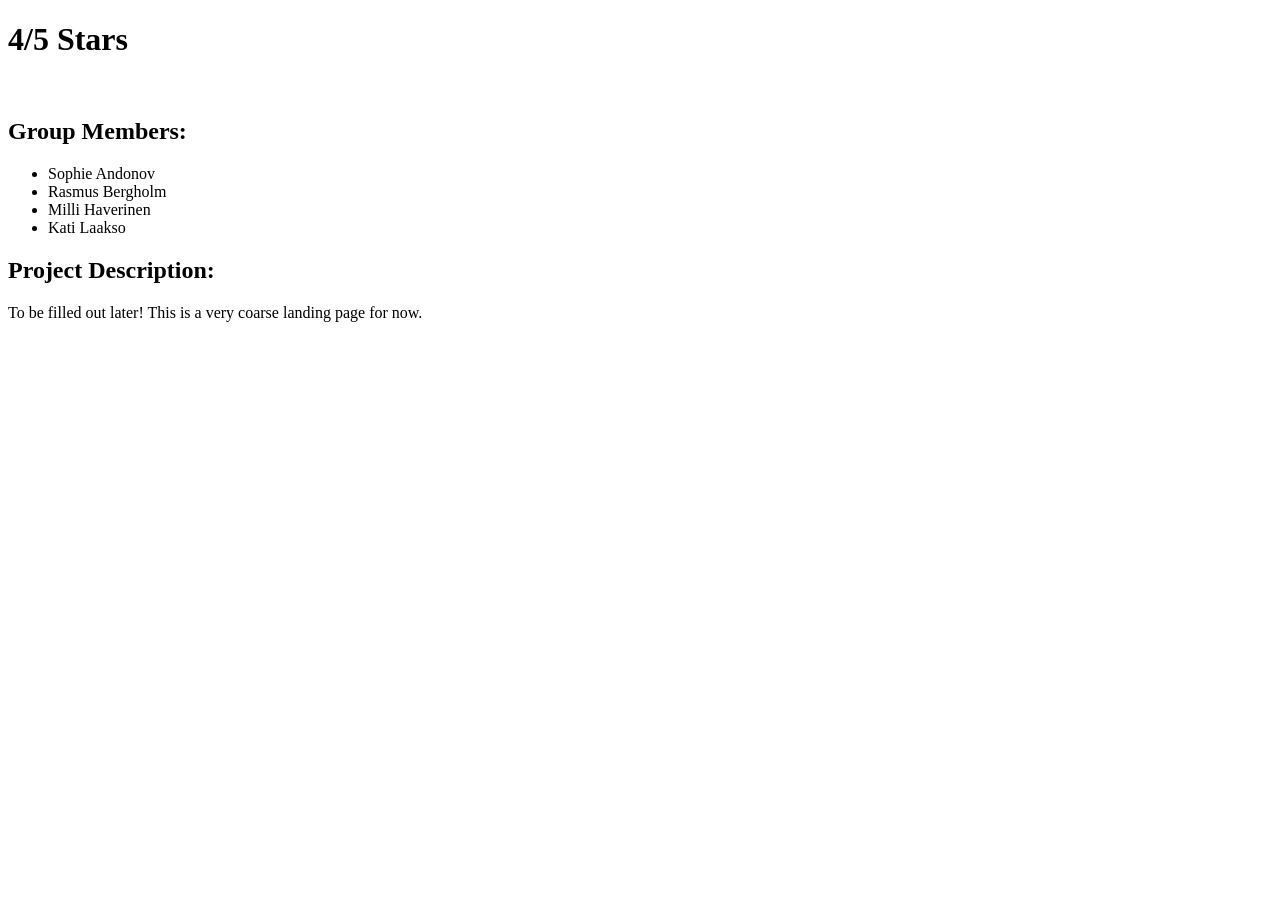
==== index.html @ 1fe1f1e6 "Added base files and folders, with group member names in html." ====
<!DOCTYPE html>
<html lang="en">
<head>
    <meta charset="UTF-8">
    <meta name="viewport" content="width=device-width, initial-scale=1.0">
    <title>Document</title>
</head>

<body>

    <h1>4/5 Stars</h1> <br>

    <h2>Group Members:</h2>
    <ul>
        <li>Sophie Andonov</li>
        <li>Rasmus Bergholm</li>
        <li>Milli Haverinen</li>
        <li>Kati Laakso</li>
    </ul>

    <h2>Project Description:</h2>
    <p>To be filled out later! This is a very coarse landing page for now.</p>

</body>
</html>
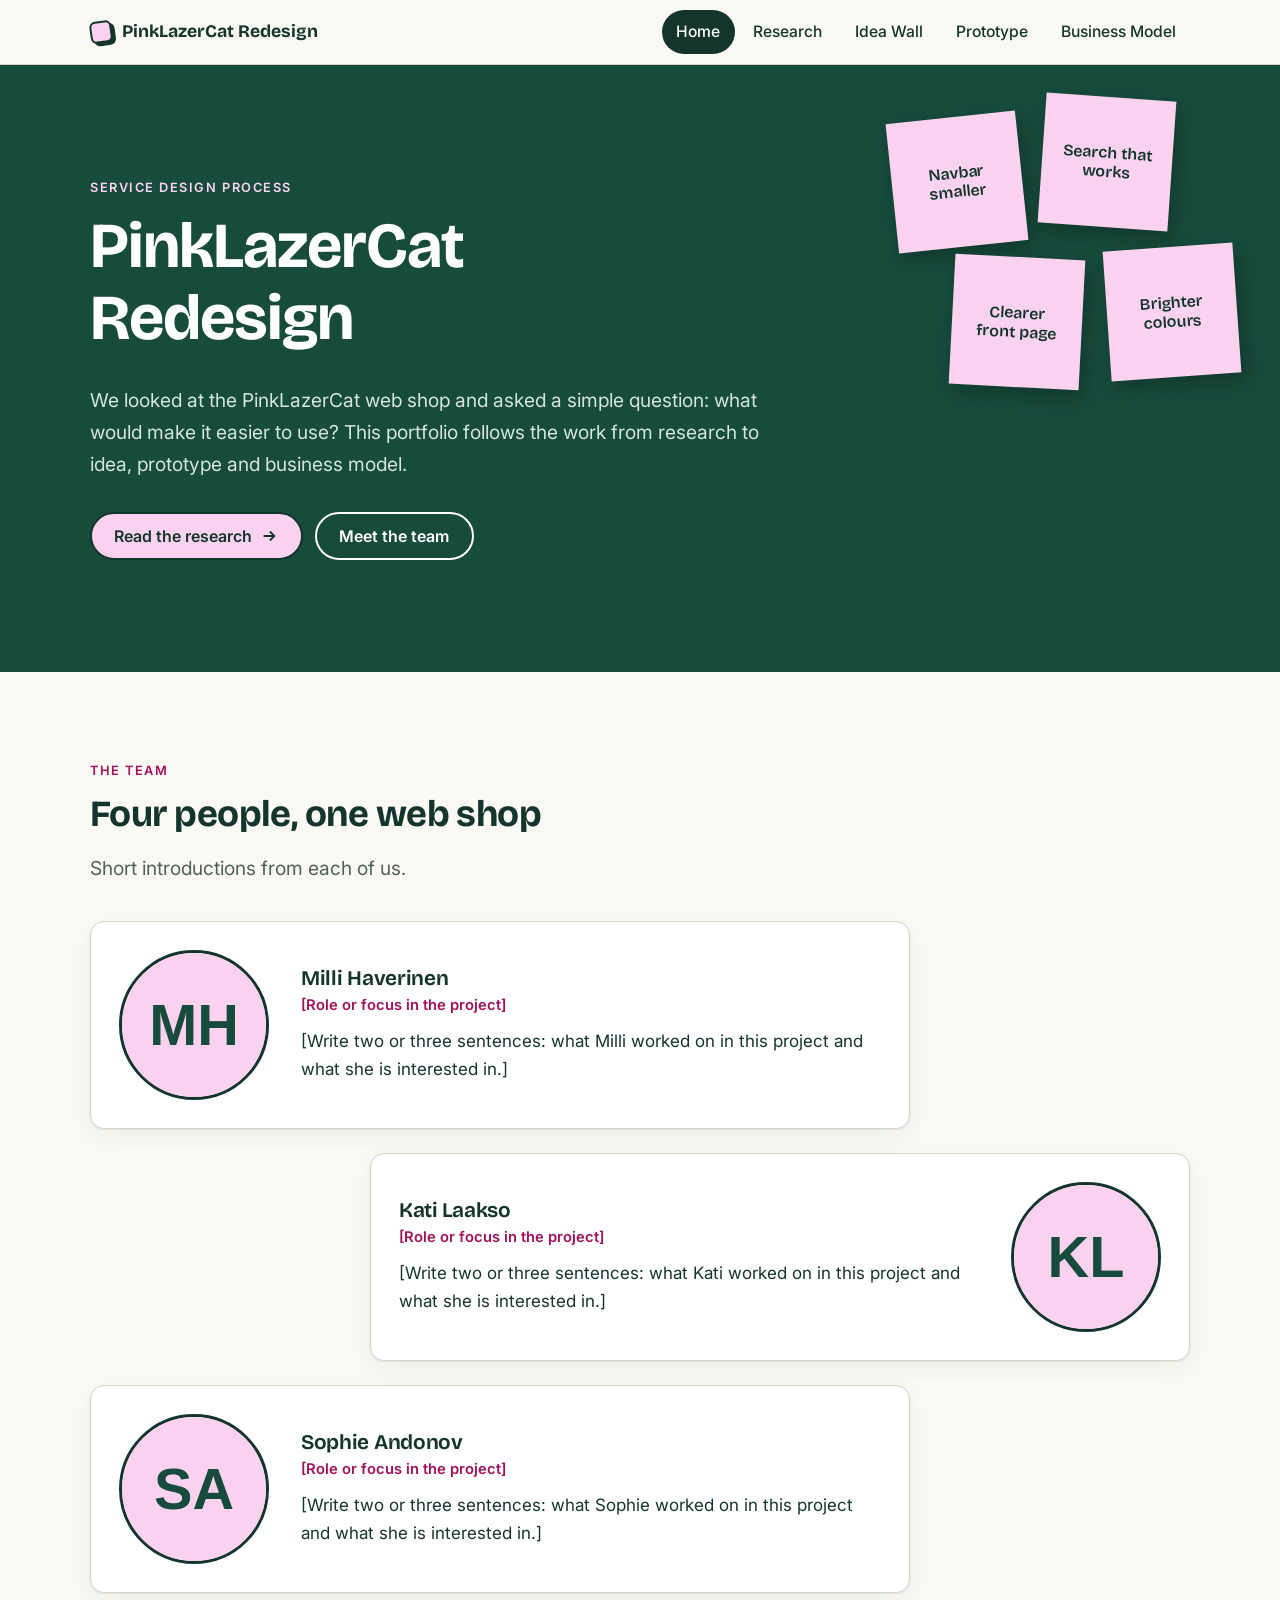
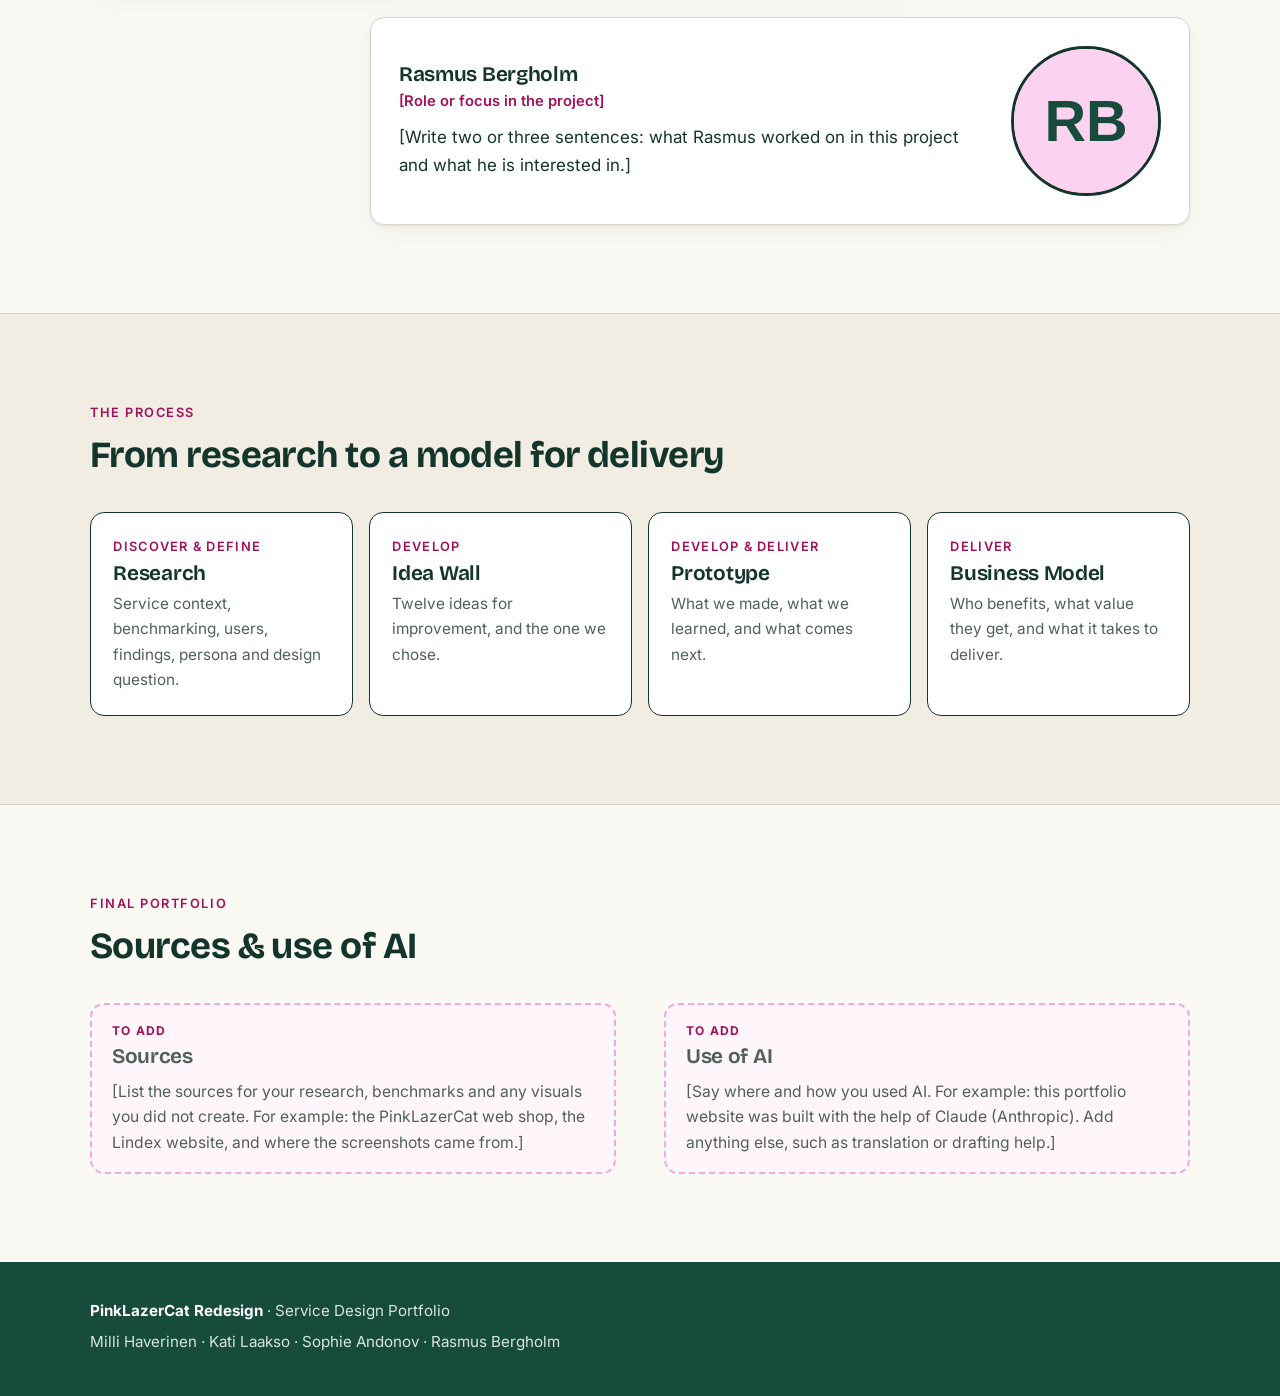
==== commit 633c8443: "Base upload, First iteration. Website made with Claude, lots of changes yet to be made still" ====
--- a/index.html
+++ b/index.html
@@ -1,25 +1,173 @@
-<!DOCTYPE html>
+<!doctype html>
 <html lang="en">
 <head>
-    <meta charset="UTF-8">
-    <meta name="viewport" content="width=device-width, initial-scale=1.0">
-    <title>Document</title>
+  <meta charset="utf-8">
+  <meta name="viewport" content="width=device-width, initial-scale=1">
+  <title>PinkLazerCat Redesign · Service Design Portfolio</title>
+  <meta name="description" content="A service design portfolio: how our team looked at the PinkLazerCat web shop and proposed changes to make it easier to use.">
+  <link rel="icon" href="images/favicon.svg" type="image/svg+xml">
+  <link rel="preconnect" href="https://fonts.googleapis.com">
+  <link rel="preconnect" href="https://fonts.gstatic.com" crossorigin>
+  <link rel="stylesheet" href="https://fonts.googleapis.com/css2?family=Bricolage+Grotesque:opsz,wght@12..96,500..800&family=Inter:wght@400;500;600&display=swap">
+  <link rel="stylesheet" href="css/style.css">
+  <script>document.documentElement.classList.add('js')</script>
+  <script src="js/main.js" defer></script>
 </head>
+<body>
+  <a class="skip-link" href="#main">Skip to content</a>
 
-<body>
+  <header class="site-header">
+    <div class="container header-inner">
+      <a class="brand" href="index.html"><span class="brand-mark" aria-hidden="true"></span>PinkLazerCat Redesign</a>
+      <button class="nav-toggle" type="button" aria-expanded="false" aria-controls="site-nav">
+        <span class="sr-only">Menu</span><span class="bars" aria-hidden="true"></span>
+      </button>
+      <nav id="site-nav" class="site-nav" aria-label="Main">
+        <ul>
+          <li><a href="index.html" aria-current="page">Home</a></li>
+          <li><a href="research.html">Research</a></li>
+          <li><a href="ideas.html">Idea Wall</a></li>
+          <li><a href="prototype.html">Prototype</a></li>
+          <li><a href="business-model.html">Business Model</a></li>
+        </ul>
+      </nav>
+    </div>
+  </header>
 
-    <h1>4/5 Stars</h1> <br>
+  <main id="main">
 
-    <h2>Group Members:</h2>
-    <ul>
-        <li>Sophie Andonov</li>
-        <li>Rasmus Bergholm</li>
-        <li>Milli Haverinen</li>
-        <li>Kati Laakso</li>
-    </ul>
+    <!-- Hero: short project intro comes BEFORE the team -->
+    <section class="hero">
+      <div class="container">
+        <p class="eyebrow">Service design process</p>
+        <h1>PinkLazerCat Redesign</h1>
+        <p class="lede">We looked at the PinkLazerCat web shop and asked a simple question: what would make it easier to use? This portfolio follows the work from research to idea, prototype and business model.</p>
+        <div class="hero-actions">
+          <a class="btn" href="research.html">Read the research
+            <svg viewBox="0 0 20 20" fill="none" stroke="currentColor" stroke-width="2" aria-hidden="true"><path d="M4 10h12M11 5l5 5-5 5"/></svg>
+          </a>
+          <a class="btn btn--light" href="#team">Meet the team</a>
+        </div>
+      </div>
+      <div class="hero-notes" aria-hidden="true">
+        <span>Navbar smaller</span>
+        <span>Search that works</span>
+        <span>Clearer front page</span>
+        <span>Brighter colours</span>
+      </div>
+    </section>
 
-    <h2>Project Description:</h2>
-    <p>To be filled out later! This is a very coarse landing page for now.</p>
+    <!-- Team: cards alternate left / right -->
+    <section class="section" id="team">
+      <div class="container">
+        <div class="section-head">
+          <p class="eyebrow">The team</p>
+          <h2>Four people, one web shop</h2>
+          <p class="lede">Short introductions from each of us.</p>
+        </div>
 
+        <!-- To swap a placeholder portrait: put your photo in images/team/ and change the src (and the alt text). -->
+        <div class="team">
+          <article class="member reveal">
+            <img class="member-photo" src="images/team/milli-haverinen.svg" width="150" height="150" alt="Placeholder portrait for Milli Haverinen">
+            <div class="member-body">
+              <h3>Milli Haverinen</h3>
+              <p class="member-role">[Role or focus in the project]</p>
+              <p>[Write two or three sentences: what Milli worked on in this project and what she is interested in.]</p>
+            </div>
+          </article>
+
+          <article class="member reveal">
+            <img class="member-photo" src="images/team/kati-laakso.svg" width="150" height="150" alt="Placeholder portrait for Kati Laakso">
+            <div class="member-body">
+              <h3>Kati Laakso</h3>
+              <p class="member-role">[Role or focus in the project]</p>
+              <p>[Write two or three sentences: what Kati worked on in this project and what she is interested in.]</p>
+            </div>
+          </article>
+
+          <article class="member reveal">
+            <img class="member-photo" src="images/team/sophie-andonov.svg" width="150" height="150" alt="Placeholder portrait for Sophie Andonov">
+            <div class="member-body">
+              <h3>Sophie Andonov</h3>
+              <p class="member-role">[Role or focus in the project]</p>
+              <p>[Write two or three sentences: what Sophie worked on in this project and what she is interested in.]</p>
+            </div>
+          </article>
+
+          <article class="member reveal">
+            <img class="member-photo" src="images/team/rasmus-bergholm.svg" width="150" height="150" alt="Placeholder portrait for Rasmus Bergholm">
+            <div class="member-body">
+              <h3>Rasmus Bergholm</h3>
+              <p class="member-role">[Role or focus in the project]</p>
+              <p>[Write two or three sentences: what Rasmus worked on in this project and what he is interested in.]</p>
+            </div>
+          </article>
+        </div>
+      </div>
+    </section>
+
+    <!-- Journey: doorway to the other four pages -->
+    <section class="section section--alt" id="journey">
+      <div class="container">
+        <div class="section-head">
+          <p class="eyebrow">The process</p>
+          <h2>From research to a model for delivery</h2>
+        </div>
+        <div class="journey">
+          <a href="research.html" class="reveal">
+            <span class="step">Discover &amp; Define</span>
+            <h3>Research</h3>
+            <p>Service context, benchmarking, users, findings, persona and design question.</p>
+          </a>
+          <a href="ideas.html" class="reveal">
+            <span class="step">Develop</span>
+            <h3>Idea Wall</h3>
+            <p>Twelve ideas for improvement, and the one we chose.</p>
+          </a>
+          <a href="prototype.html" class="reveal">
+            <span class="step">Develop &amp; Deliver</span>
+            <h3>Prototype</h3>
+            <p>What we made, what we learned, and what comes next.</p>
+          </a>
+          <a href="business-model.html" class="reveal">
+            <span class="step">Deliver</span>
+            <h3>Business Model</h3>
+            <p>Who benefits, what value they get, and what it takes to deliver.</p>
+          </a>
+        </div>
+      </div>
+    </section>
+
+    <!-- Sources and AI (final portfolio slide of the template) -->
+    <section class="section" id="sources">
+      <div class="container">
+        <div class="section-head">
+          <p class="eyebrow">Final portfolio</p>
+          <h2>Sources &amp; use of AI</h2>
+        </div>
+        <div class="split">
+          <div class="todo reveal">
+            <strong>To add</strong>
+            <h3>Sources</h3>
+            <p>[List the sources for your research, benchmarks and any visuals you did not create. For example: the PinkLazerCat web shop, the Lindex website, and where the screenshots came from.]</p>
+          </div>
+          <div class="todo reveal">
+            <strong>To add</strong>
+            <h3>Use of AI</h3>
+            <p>[Say where and how you used AI. For example: this portfolio website was built with the help of Claude (Anthropic). Add anything else, such as translation or drafting help.]</p>
+          </div>
+        </div>
+      </div>
+    </section>
+
+  </main>
+
+  <footer class="site-footer">
+    <div class="container">
+      <p><strong>PinkLazerCat Redesign</strong> · Service Design Portfolio</p>
+      <p>Milli Haverinen · Kati Laakso · Sophie Andonov · Rasmus Bergholm</p>
+    </div>
+  </footer>
 </body>
-</html>+</html>
--- a/css/style.css
+++ b/css/style.css
@@ -0,0 +1,389 @@
+/* ==========================================================
+   PinkLazerCat Redesign — Service Design Portfolio
+   One stylesheet for all pages. Edit the tokens in :root first.
+   ========================================================== */
+
+:root {
+  --ink: #14352c;          /* main text, deep green */
+  --green: #174b3c;        /* hero / footer background (matches the template cover) */
+  --green-deep: #0f3a2d;
+  --cream: #fbf9f4;        /* page background */
+  --paper: #ffffff;
+  --pink: #fbd3f1;         /* sticky-note pink from the idea wall */
+  --pink-strong: #f4a9de;
+  --magenta: #a3115a;      /* accent for links and small labels (7:1 on cream) */
+  --muted: #4f6159;
+  --line: #d9d4c7;
+  --shadow: 0 1px 2px rgba(20, 53, 44, .08), 0 8px 24px rgba(20, 53, 44, .06);
+
+  --font-head: "Bricolage Grotesque", "Inter", system-ui, -apple-system, "Segoe UI", sans-serif;
+  --font-body: "Inter", system-ui, -apple-system, "Segoe UI", Roboto, sans-serif;
+
+  --radius: 14px;
+  --wrap: 1100px;
+}
+
+*, *::before, *::after { box-sizing: border-box; }
+
+html { scroll-behavior: smooth; scroll-padding-top: 96px; }
+
+body {
+  margin: 0;
+  font-family: var(--font-body);
+  font-size: 1.0625rem;
+  line-height: 1.65;
+  color: var(--ink);
+  background: var(--cream);
+  -webkit-font-smoothing: antialiased;
+}
+
+img { max-width: 100%; height: auto; display: block; }
+
+h1, h2, h3, h4 {
+  font-family: var(--font-head);
+  line-height: 1.12;
+  letter-spacing: -0.015em;
+  margin: 0 0 .5em;
+  text-wrap: balance;
+}
+h1 { font-size: clamp(2.4rem, 5.5vw, 4rem); font-weight: 700; }
+h2 { font-size: clamp(1.7rem, 3.2vw, 2.3rem); font-weight: 700; }
+h3 { font-size: 1.3rem; font-weight: 650; }
+h4 { font-size: 1.05rem; font-weight: 650; }
+p { margin: 0 0 1em; }
+a { color: var(--magenta); text-underline-offset: 3px; }
+a:hover { color: var(--ink); }
+
+:focus-visible { outline: 3px solid var(--magenta); outline-offset: 3px; border-radius: 4px; }
+
+.container { width: min(100% - 2rem, var(--wrap)); margin-inline: auto; }
+
+.sr-only {
+  position: absolute; width: 1px; height: 1px; padding: 0; margin: -1px;
+  overflow: hidden; clip: rect(0, 0, 0, 0); white-space: nowrap; border: 0;
+}
+
+.skip-link {
+  position: absolute; left: 1rem; top: -4rem; z-index: 100;
+  background: var(--ink); color: #fff; padding: .6rem 1rem; border-radius: 8px;
+}
+.skip-link:focus { top: 1rem; color: #fff; }
+
+/* ---------- Header / nav ---------- */
+
+.site-header {
+  position: sticky; top: 0; z-index: 50;
+  background: rgba(251, 249, 244, .92);
+  backdrop-filter: blur(8px);
+  border-bottom: 1px solid var(--line);
+}
+.header-inner { display: flex; align-items: center; justify-content: space-between; gap: 1rem; min-height: 64px; }
+
+.brand {
+  display: inline-flex; align-items: center; gap: .6rem;
+  font-family: var(--font-head); font-weight: 700; font-size: 1.1rem;
+  color: var(--ink); text-decoration: none;
+}
+.brand-mark {
+  width: 22px; height: 22px; background: var(--pink); border: 2px solid var(--ink);
+  border-radius: 6px; transform: rotate(-8deg); box-shadow: 3px 3px 0 var(--ink);
+}
+
+.site-nav ul { list-style: none; margin: 0; padding: 0; display: flex; gap: .25rem; }
+.site-nav a {
+  display: inline-flex; align-items: center; min-height: 44px; padding: 0 .9rem;
+  color: var(--ink); text-decoration: none; font-weight: 500; font-size: .98rem;
+  border-radius: 999px;
+}
+.site-nav a:hover { background: var(--pink); }
+.site-nav a[aria-current="page"] { background: var(--ink); color: #fff; }
+
+.nav-toggle {
+  display: none; width: 44px; height: 44px; border: 1.5px solid var(--ink);
+  background: var(--paper); border-radius: 10px; cursor: pointer; position: relative;
+}
+.nav-toggle .bars, .nav-toggle .bars::before, .nav-toggle .bars::after {
+  content: ""; position: absolute; left: 11px; right: 11px; height: 2px; background: var(--ink);
+  transition: transform .2s, opacity .2s;
+}
+.nav-toggle .bars { top: 21px; }
+.nav-toggle .bars::before { left: 0; right: 0; top: -6px; }
+.nav-toggle .bars::after { left: 0; right: 0; top: 6px; }
+.nav-toggle[aria-expanded="true"] .bars { background: transparent; }
+.nav-toggle[aria-expanded="true"] .bars::before { transform: translateY(6px) rotate(45deg); }
+.nav-toggle[aria-expanded="true"] .bars::after { transform: translateY(-6px) rotate(-45deg); }
+
+@media (max-width: 820px) {
+  .nav-toggle { display: inline-block; }
+  .site-nav {
+    position: absolute; left: 0; right: 0; top: 100%;
+    background: var(--cream); border-bottom: 1px solid var(--line);
+    display: none; padding: .5rem 1rem 1rem;
+  }
+  .js .site-nav.is-open { display: block; }
+  html:not(.js) .site-nav { position: static; display: block; border: 0; padding: 0; }
+  .site-nav ul { flex-direction: column; }
+  .site-nav a { width: 100%; border-radius: 10px; }
+  html:not(.js) .header-inner { flex-wrap: wrap; padding-block: .5rem; }
+  html:not(.js) .site-nav ul { flex-direction: row; flex-wrap: wrap; }
+  html:not(.js) .site-nav a { width: auto; }
+}
+
+/* ---------- Shared bits ---------- */
+
+.eyebrow {
+  font-size: .8rem; font-weight: 600; letter-spacing: .12em; text-transform: uppercase;
+  color: var(--magenta); margin: 0 0 .75rem;
+}
+
+.btn {
+  display: inline-flex; align-items: center; gap: .5rem; min-height: 48px; padding: 0 1.4rem;
+  font: 600 1rem var(--font-body); text-decoration: none; cursor: pointer;
+  border-radius: 999px; border: 2px solid var(--ink); background: var(--pink); color: var(--ink);
+  transition: transform .15s, box-shadow .15s;
+}
+.btn:hover { transform: translate(-2px, -2px); box-shadow: 3px 3px 0 var(--ink); color: var(--ink); }
+.btn--ghost { background: transparent; }
+.btn--light { border-color: #fff; color: #fff; background: transparent; }
+.btn--light:hover { color: #fff; box-shadow: 3px 3px 0 var(--pink); }
+.btn[aria-disabled="true"] { opacity: .6; cursor: not-allowed; }
+.btn[aria-disabled="true"]:hover { transform: none; box-shadow: none; }
+.btn svg { width: 18px; height: 18px; }
+
+.section { padding: clamp(3rem, 7vw, 5.5rem) 0; }
+.section--alt { background: #f1ede3; border-block: 1px solid var(--line); }
+.section-head { max-width: 46rem; margin-bottom: 2.25rem; }
+.section-head p:last-child { margin-bottom: 0; }
+.lede { font-size: 1.2rem; color: var(--muted); max-width: 42rem; }
+
+.page-hero { padding: clamp(3rem, 7vw, 5rem) 0 clamp(1.5rem, 3vw, 2.5rem); }
+.page-hero h1 { margin-bottom: .4em; }
+
+.card {
+  background: var(--paper); border: 1px solid var(--line); border-radius: var(--radius);
+  padding: clamp(1.25rem, 3vw, 2rem); box-shadow: var(--shadow);
+}
+.card > :last-child { margin-bottom: 0; }
+
+/* The team's own Finnish words, with a short English gloss under them */
+.fi {
+  margin: 0 0 .6rem; padding: .1rem 0 .1rem 1.1rem; border-left: 4px solid var(--pink-strong);
+  font-size: 1.05rem;
+}
+.gloss { margin: 0 0 1.5rem; font-size: .95rem; color: var(--muted); }
+.gloss::before { content: "In English: "; font-weight: 600; }
+
+/* Things the team still has to write or add */
+.todo {
+  border: 2px dashed var(--pink-strong); background: #fff6fc; border-radius: var(--radius);
+  padding: 1rem 1.25rem; color: var(--muted); font-size: .98rem;
+}
+.todo strong { color: var(--magenta); font-size: .75rem; letter-spacing: .1em; text-transform: uppercase; display: block; margin-bottom: .25rem; }
+.todo > :last-child { margin-bottom: 0; }
+
+.tag {
+  display: inline-block; font-size: .72rem; font-weight: 600; letter-spacing: .08em; text-transform: uppercase;
+  padding: .15rem .55rem; border-radius: 999px; background: var(--pink); color: var(--ink);
+}
+.tag--draft { background: #fff6fc; border: 1px dashed var(--magenta); color: var(--magenta); }
+
+/* Image placeholders: swap the <div class="placeholder"> for an <img> */
+.placeholder {
+  display: grid; place-items: center; text-align: center; padding: 1.5rem;
+  aspect-ratio: 16 / 9; width: 100%;
+  background:
+    repeating-linear-gradient(45deg, transparent 0 12px, rgba(20,53,44,.04) 12px 24px),
+    #efeadd;
+  border: 2px dashed #a9a28f; border-radius: var(--radius);
+  color: var(--muted); font-size: .95rem;
+}
+.placeholder--tall { aspect-ratio: 4 / 5; }
+figure { margin: 0; }
+figcaption { margin-top: .6rem; font-size: .9rem; color: var(--muted); }
+
+.split { display: grid; grid-template-columns: repeat(2, minmax(0, 1fr)); gap: clamp(1.5rem, 4vw, 3rem); align-items: start; }
+.split--wide-left { grid-template-columns: minmax(0, 1.15fr) minmax(0, .85fr); }
+@media (max-width: 820px) { .split, .split--wide-left { grid-template-columns: minmax(0, 1fr); } }
+
+.stack > * + * { margin-top: 1.5rem; }
+
+/* Scroll reveal (only when JS is on, and never with reduced motion) */
+.js .reveal { opacity: 0; transform: translateY(18px); transition: opacity .6s ease, transform .6s ease; }
+.js .reveal.is-visible { opacity: 1; transform: none; }
+@media (prefers-reduced-motion: reduce) {
+  html { scroll-behavior: auto; }
+  .js .reveal { opacity: 1; transform: none; transition: none; }
+}
+
+/* ---------- Landing hero ---------- */
+
+.hero { background: var(--green); color: #fff; padding: clamp(3.5rem, 9vw, 7rem) 0; position: relative; overflow: hidden; }
+.hero .eyebrow { color: var(--pink); }
+.hero h1 { color: #fff; max-width: 14ch; }
+.hero .lede { color: #d5e6df; }
+.hero-actions { display: flex; flex-wrap: wrap; gap: .75rem; margin-top: 2rem; }
+.hero-notes { position: absolute; right: -2rem; top: 2rem; width: min(42vw, 420px); pointer-events: none; }
+.hero-notes span {
+  position: absolute; display: grid; place-items: center; text-align: center;
+  width: 130px; height: 130px; padding: 1rem; background: var(--pink); color: var(--ink);
+  font-family: var(--font-head); font-weight: 600; font-size: 1rem; line-height: 1.2;
+  box-shadow: 4px 8px 18px rgba(0,0,0,.25);
+}
+.hero-notes span:nth-child(1) { left: 0;    top: 20px;  transform: rotate(-6deg); }
+.hero-notes span:nth-child(2) { left: 150px; top: 0;     transform: rotate(4deg); }
+.hero-notes span:nth-child(3) { left: 60px;  top: 160px; transform: rotate(3deg); }
+.hero-notes span:nth-child(4) { left: 215px; top: 150px; transform: rotate(-4deg); }
+@media (max-width: 960px) { .hero-notes { display: none; } }
+
+/* ---------- Team ---------- */
+
+.team { display: flex; flex-direction: column; gap: 1.5rem; }
+.member {
+  display: flex; align-items: center; gap: clamp(1.25rem, 3vw, 2rem);
+  width: min(100%, 820px);
+  background: var(--paper); border: 1px solid var(--line); border-radius: var(--radius);
+  padding: clamp(1.25rem, 3vw, 1.75rem); box-shadow: var(--shadow);
+}
+.member:nth-child(odd)  { margin-right: auto; }
+.member:nth-child(even) { margin-left: auto; flex-direction: row-reverse; }
+.member-photo {
+  flex: 0 0 auto; width: 150px; height: 150px; object-fit: cover;
+  border-radius: 50%; border: 3px solid var(--ink); background: var(--pink);
+}
+.member-body { min-width: 0; }
+.member-body h3 { margin-bottom: .15em; }
+.member-role { margin: 0 0 .6rem; font-size: .92rem; font-weight: 600; color: var(--magenta); }
+.member-body p:last-child { margin-bottom: 0; }
+@media (max-width: 640px) {
+  .member, .member:nth-child(even) { flex-direction: column; align-items: flex-start; text-align: left; width: 100%; }
+  .member-photo { width: 120px; height: 120px; }
+}
+
+/* ---------- Journey cards (landing) ---------- */
+
+.journey { display: grid; grid-template-columns: repeat(auto-fit, minmax(230px, 1fr)); gap: 1rem; }
+.journey a {
+  display: flex; flex-direction: column; gap: .35rem; height: 100%;
+  padding: 1.4rem; text-decoration: none; color: var(--ink);
+  background: var(--paper); border: 1.5px solid var(--ink); border-radius: var(--radius);
+  transition: transform .15s, box-shadow .15s, background .15s;
+}
+.journey a:hover { transform: translate(-3px, -3px); box-shadow: 5px 5px 0 var(--ink); background: var(--pink); }
+.journey .step { font-size: .8rem; font-weight: 600; letter-spacing: .1em; text-transform: uppercase; color: var(--magenta); }
+.journey h3 { margin: 0; }
+.journey p { margin: 0; font-size: .96rem; color: var(--muted); }
+
+/* ---------- In-page nav (Research) ---------- */
+
+.subnav { position: sticky; top: 64px; z-index: 40; background: var(--cream); border-bottom: 1px solid var(--line); }
+.subnav ul { list-style: none; margin: 0; padding: .4rem 0; display: flex; gap: .25rem; overflow-x: auto; }
+.subnav a {
+  display: inline-flex; align-items: center; min-height: 40px; padding: 0 .9rem; white-space: nowrap;
+  font-size: .92rem; font-weight: 500; color: var(--muted); text-decoration: none; border-radius: 999px;
+}
+.subnav a:hover { background: var(--pink); color: var(--ink); }
+.subnav a.is-active { background: var(--ink); color: #fff; }
+
+/* ---------- Research ---------- */
+
+.phase-label { display: flex; align-items: center; gap: .75rem; margin-bottom: 1rem; }
+.phase-label .tag { background: var(--ink); color: #fff; }
+
+.findings { list-style: none; margin: 0; padding: 0; display: grid; gap: .75rem; }
+.findings li { display: grid; grid-template-columns: 1.6rem 1fr; gap: .6rem; }
+.findings li::before {
+  content: ""; width: 1.1rem; height: 1.1rem; margin-top: .4rem; background: var(--pink);
+  border: 2px solid var(--ink); border-radius: 4px; transform: rotate(-6deg);
+}
+
+.persona { display: grid; grid-template-columns: minmax(0, 300px) minmax(0, 1fr); gap: 1.5rem; align-items: stretch; }
+@media (max-width: 820px) { .persona { grid-template-columns: minmax(0, 1fr); } }
+.persona dl { margin: 0; display: grid; gap: 1rem; }
+.persona dt { font-family: var(--font-head); font-weight: 650; font-size: 1.05rem; margin-bottom: .15rem; }
+.persona dd { margin: 0; }
+
+.hmw { list-style: none; margin: 0 0 1.5rem; padding: 0; display: grid; grid-template-columns: repeat(auto-fit, minmax(240px, 1fr)); gap: 1rem; counter-reset: q; }
+.hmw li { counter-increment: q; background: var(--paper); border: 1px solid var(--line); border-radius: var(--radius); padding: 1.1rem 1.25rem; }
+.hmw li::before { content: "Question " counter(q); display: block; margin-bottom: .3rem; font-size: .75rem; font-weight: 600; letter-spacing: .1em; text-transform: uppercase; color: var(--magenta); }
+.hmw li > p { margin: 0; }
+.hmw .gloss { margin: .35rem 0 0; }
+.chosen { border: 2px solid var(--ink); background: var(--pink); border-radius: var(--radius); padding: 1.5rem; }
+.chosen p { margin: 0; }
+.chosen .big { font-family: var(--font-head); font-size: clamp(1.25rem, 2.5vw, 1.6rem); font-weight: 600; line-height: 1.25; margin-top: .4rem; }
+
+/* ---------- Idea wall ---------- */
+
+.idea-tools { display: flex; flex-wrap: wrap; align-items: center; gap: 1rem; margin-bottom: 1.5rem; }
+.idea-tools p { margin: 0; color: var(--muted); font-size: .95rem; }
+
+.idea-group + .idea-group { margin-top: 3rem; }
+.idea-group > h3 { margin-bottom: 1rem; display: flex; align-items: baseline; gap: .75rem; }
+.idea-group > h3 small { font: 500 .9rem var(--font-body); color: var(--muted); }
+
+.ideas { display: grid; grid-template-columns: repeat(2, minmax(0, 1fr)); gap: 1rem; align-items: start; }
+@media (max-width: 760px) { .ideas { grid-template-columns: minmax(0, 1fr); } }
+
+.idea { background: var(--paper); border: 1px solid var(--line); border-radius: 6px; box-shadow: var(--shadow); }
+.idea summary {
+  list-style: none; cursor: pointer; display: flex; align-items: center; justify-content: space-between; gap: 1rem;
+  min-height: 64px; padding: 1rem 1.25rem;
+  background: var(--pink); border-radius: 6px 6px 0 0;
+  font-family: var(--font-head); font-weight: 600; font-size: 1.1rem; line-height: 1.25;
+}
+.idea:not([open]) summary { border-radius: 6px; }
+.idea summary::-webkit-details-marker { display: none; }
+.idea summary:hover { background: var(--pink-strong); }
+.idea summary svg { flex: 0 0 auto; width: 20px; height: 20px; transition: transform .2s; }
+.idea[open] summary svg { transform: rotate(180deg); }
+.idea-body { padding: 1rem 1.25rem 1.25rem; }
+.idea-body p { margin: 0 0 .75rem; }
+.idea-body p:last-child { margin-bottom: 0; }
+.idea .tags { display: flex; flex-wrap: wrap; gap: .4rem; margin-top: .75rem; }
+
+.selection-quote { max-width: 46rem; }
+
+/* ---------- Business Model Canvas ---------- */
+
+.bmc {
+  display: grid; gap: 0; border: 2px solid var(--ink); border-radius: var(--radius); overflow: hidden; background: var(--ink);
+  grid-template-columns: repeat(10, minmax(0, 1fr));
+  grid-template-areas:
+    "kp kp ka ka vp vp cr cr cs cs"
+    "kp kp kr kr vp vp ch ch cs cs"
+    "cost cost cost cost cost rev rev rev rev rev";
+  gap: 2px;
+}
+.bmc-block { background: var(--paper); padding: 1.1rem 1.1rem 1.25rem; min-width: 0; }
+.bmc-block h3 { font-size: 1.15rem; margin-bottom: .15rem; }
+.bmc-block .prompt { font-size: .8rem; font-style: italic; color: var(--muted); margin-bottom: .75rem; line-height: 1.4; }
+.bmc-block ul { margin: 0; padding-left: 1.1rem; display: grid; gap: .4rem; font-size: .93rem; line-height: 1.45; }
+.bmc-block .tag { margin-top: .9rem; }
+.bmc-block--vp { background: var(--pink); }
+.bmc-block li.todo-li { color: var(--muted); font-style: italic; }
+.b-kp { grid-area: kp; } .b-ka { grid-area: ka; } .b-kr { grid-area: kr; } .b-vp { grid-area: vp; }
+.b-cr { grid-area: cr; } .b-ch { grid-area: ch; } .b-cs { grid-area: cs; } .b-cost { grid-area: cost; } .b-rev { grid-area: rev; }
+
+@media (max-width: 1020px) {
+  .bmc { grid-template-columns: repeat(2, minmax(0, 1fr)); grid-template-areas: none; }
+  .bmc-block { grid-area: auto !important; }
+  .bmc .b-vp { grid-column: 1 / -1; }
+}
+@media (max-width: 620px) {
+  .bmc { grid-template-columns: minmax(0, 1fr); }
+}
+
+.credit { font-size: .85rem; color: var(--muted); margin-top: 1rem; }
+
+/* ---------- Pager + footer ---------- */
+
+.pager { display: flex; justify-content: space-between; flex-wrap: wrap; gap: 1rem; padding-block: 2.5rem 3.5rem; border-top: 1px solid var(--line); }
+.pager a { display: inline-flex; flex-direction: column; gap: .15rem; text-decoration: none; color: var(--ink); min-height: 44px; }
+.pager small { font-size: .78rem; font-weight: 600; letter-spacing: .1em; text-transform: uppercase; color: var(--magenta); }
+.pager span { font-family: var(--font-head); font-size: 1.3rem; font-weight: 650; }
+.pager a:hover span { text-decoration: underline; text-decoration-color: var(--pink-strong); text-decoration-thickness: 4px; }
+.pager .next { text-align: right; margin-left: auto; }
+
+.site-footer { background: var(--green); color: #d5e6df; padding: 2.25rem 0; font-size: .95rem; }
+.site-footer p { margin: 0 0 .35rem; }
+.site-footer strong { color: #fff; }
+.site-footer a { color: var(--pink); }
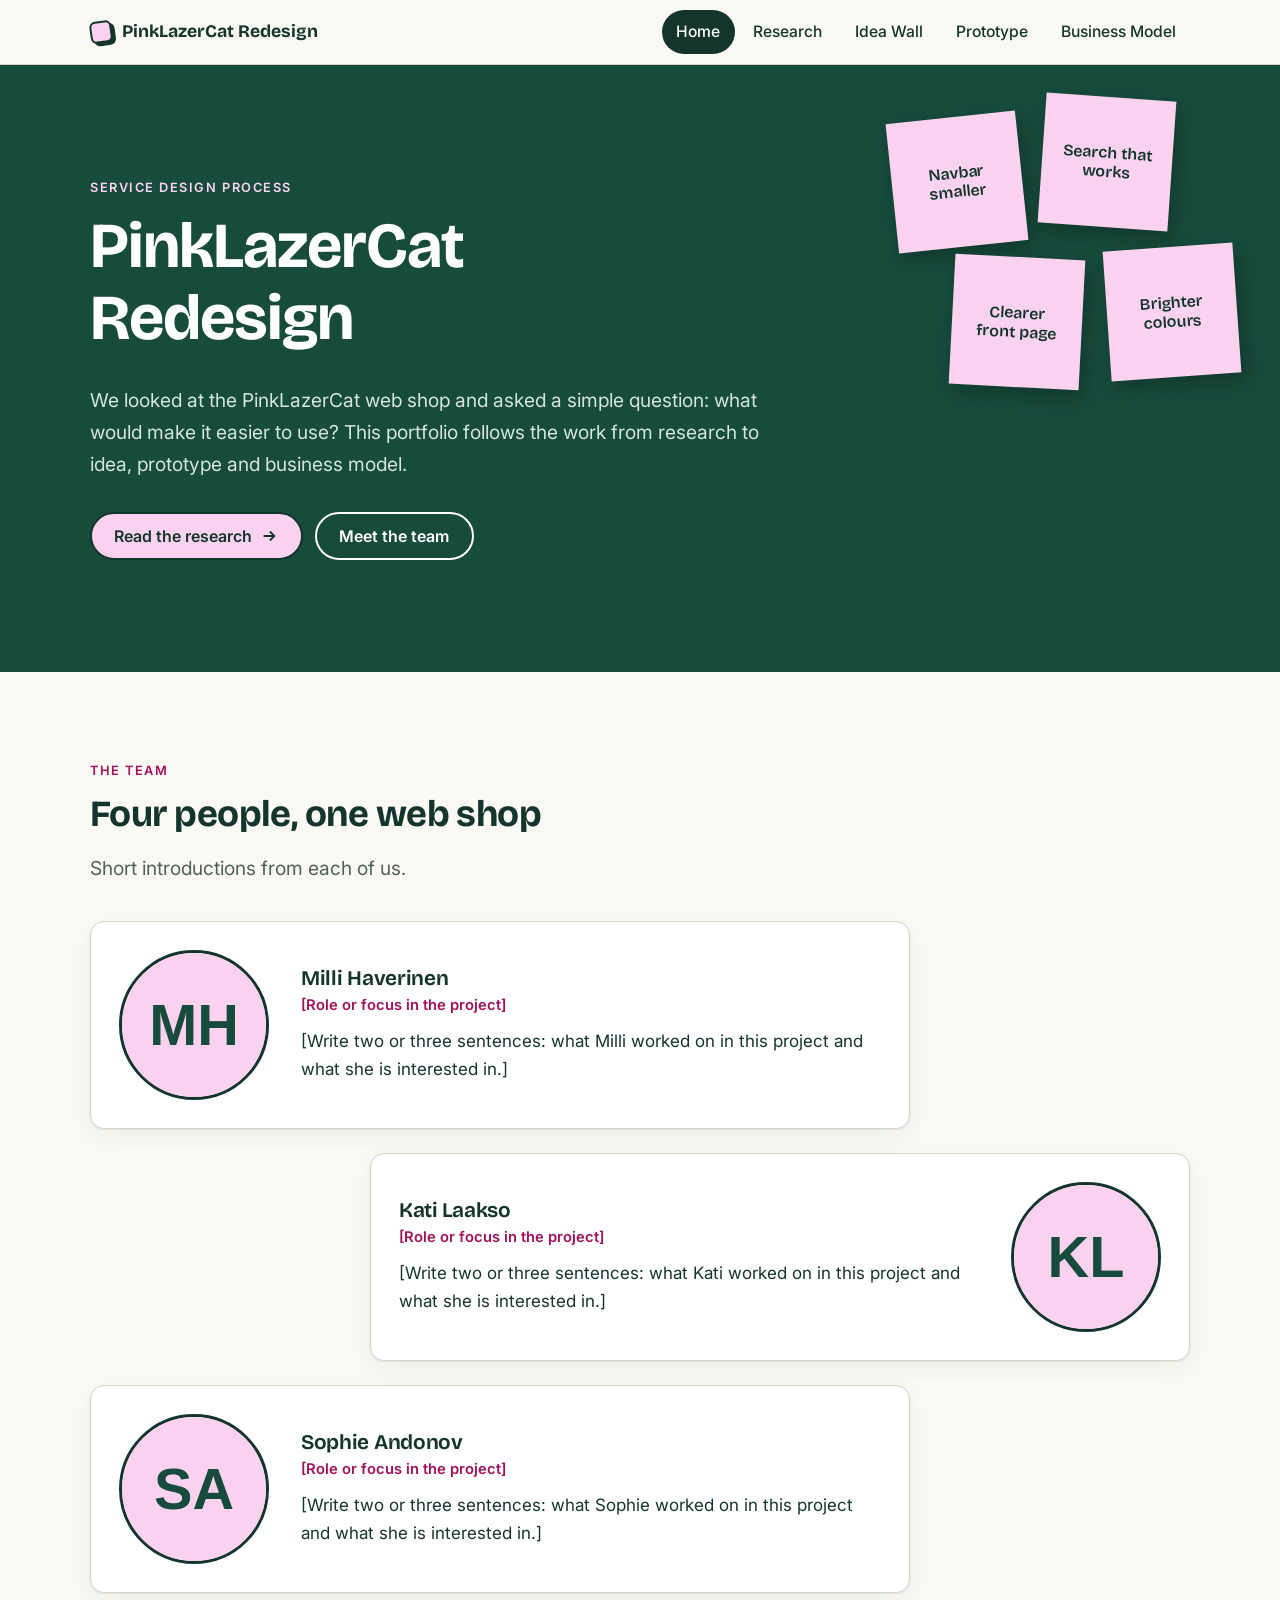
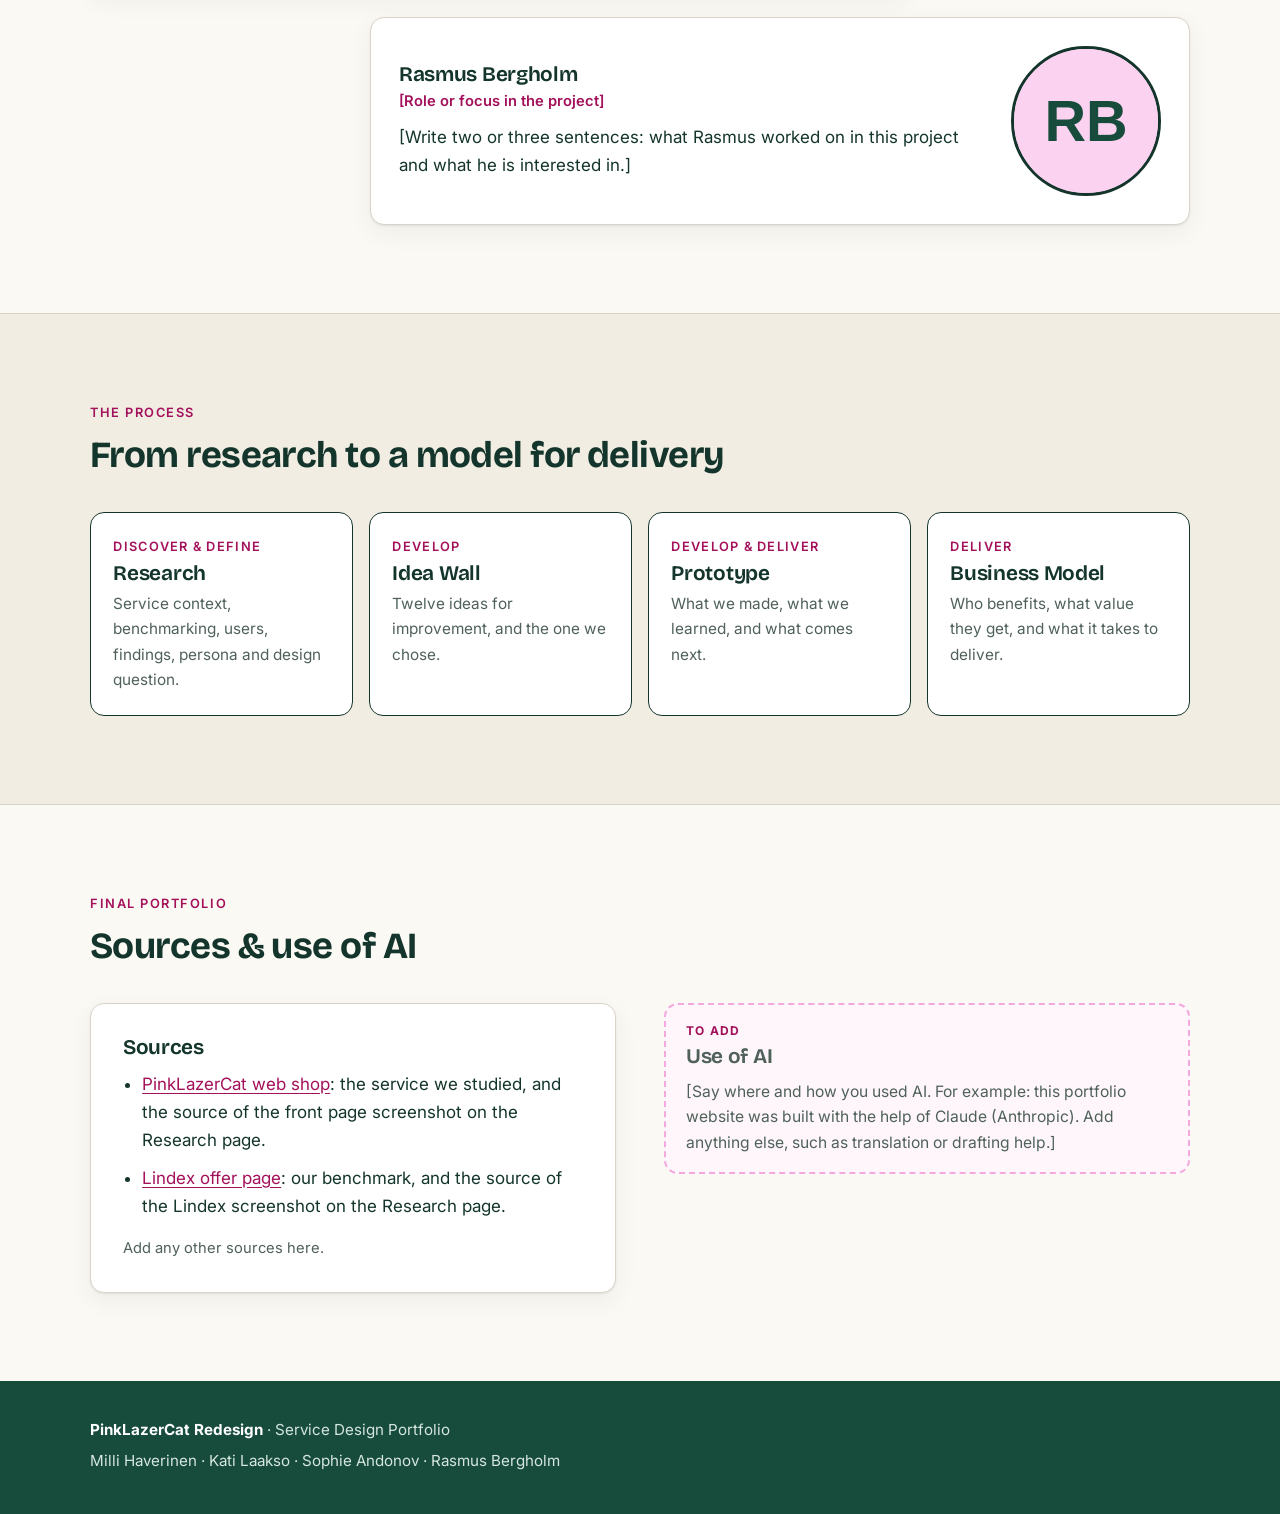
==== commit c8d661f3: "Research images added with sources" ====
--- a/index.html
+++ b/index.html
@@ -147,10 +147,13 @@
           <h2>Sources &amp; use of AI</h2>
         </div>
         <div class="split">
-          <div class="todo reveal">
-            <strong>To add</strong>
+          <div class="card reveal">
             <h3>Sources</h3>
-            <p>[List the sources for your research, benchmarks and any visuals you did not create. For example: the PinkLazerCat web shop, the Lindex website, and where the screenshots came from.]</p>
+            <ul class="sources">
+              <li><a href="https://pinklazercat.com/">PinkLazerCat web shop</a>: the service we studied, and the source of the front page screenshot on the Research page.</li>
+              <li><a href="https://www.lindex.com/fi/offer/cmwdfoutu2d1g06qrzkgoc9o4?hl=fi">Lindex offer page</a>: our benchmark, and the source of the Lindex screenshot on the Research page.</li>
+            </ul>
+            <p class="note">Add any other sources here.</p>
           </div>
           <div class="todo reveal">
             <strong>To add</strong>
--- a/css/style.css
+++ b/css/style.css
@@ -173,6 +173,26 @@
 .gloss { margin: 0 0 1.5rem; font-size: .95rem; color: var(--muted); }
 .gloss::before { content: "In English: "; font-weight: 600; }
 
+/* English is the main text; the Finnish original sits in a collapsed block */
+.orig { margin: 0 0 1.5rem; font-size: .95rem; }
+.orig summary {
+  display: inline-flex; align-items: center; gap: .5rem; min-height: 44px; cursor: pointer;
+  color: var(--muted); font-weight: 500; list-style: none;
+}
+.orig summary::-webkit-details-marker { display: none; }
+.orig summary::before {
+  content: ""; width: .5rem; height: .5rem; border-right: 2px solid currentColor; border-bottom: 2px solid currentColor;
+  transform: rotate(-45deg); transition: transform .2s;
+}
+.orig[open] summary::before { transform: rotate(45deg); }
+.orig summary:hover { color: var(--ink); }
+.orig .fi { margin: .25rem 0 0; font-size: .98rem; color: var(--muted); }
+.alt { margin: .35rem 0 0; font-size: .9rem; color: var(--muted); font-style: italic; }
+.alt::before { content: "In Finnish: "; font-weight: 600; font-style: normal; }
+
+.sources { margin: 0 0 1rem; padding-left: 1.2rem; display: grid; gap: .6rem; }
+.note { margin: 0; font-size: .92rem; color: var(--muted); }
+
 /* Things the team still has to write or add */
 .todo {
   border: 2px dashed var(--pink-strong); background: #fff6fc; border-radius: var(--radius);
@@ -199,6 +219,7 @@
 }
 .placeholder--tall { aspect-ratio: 4 / 5; }
 figure { margin: 0; }
+.shot { width: 100%; height: auto; border: 1px solid var(--line); border-radius: var(--radius); box-shadow: var(--shadow); background: var(--paper); }
 figcaption { margin-top: .6rem; font-size: .9rem; color: var(--muted); }
 
 .split { display: grid; grid-template-columns: repeat(2, minmax(0, 1fr)); gap: clamp(1.5rem, 4vw, 3rem); align-items: start; }
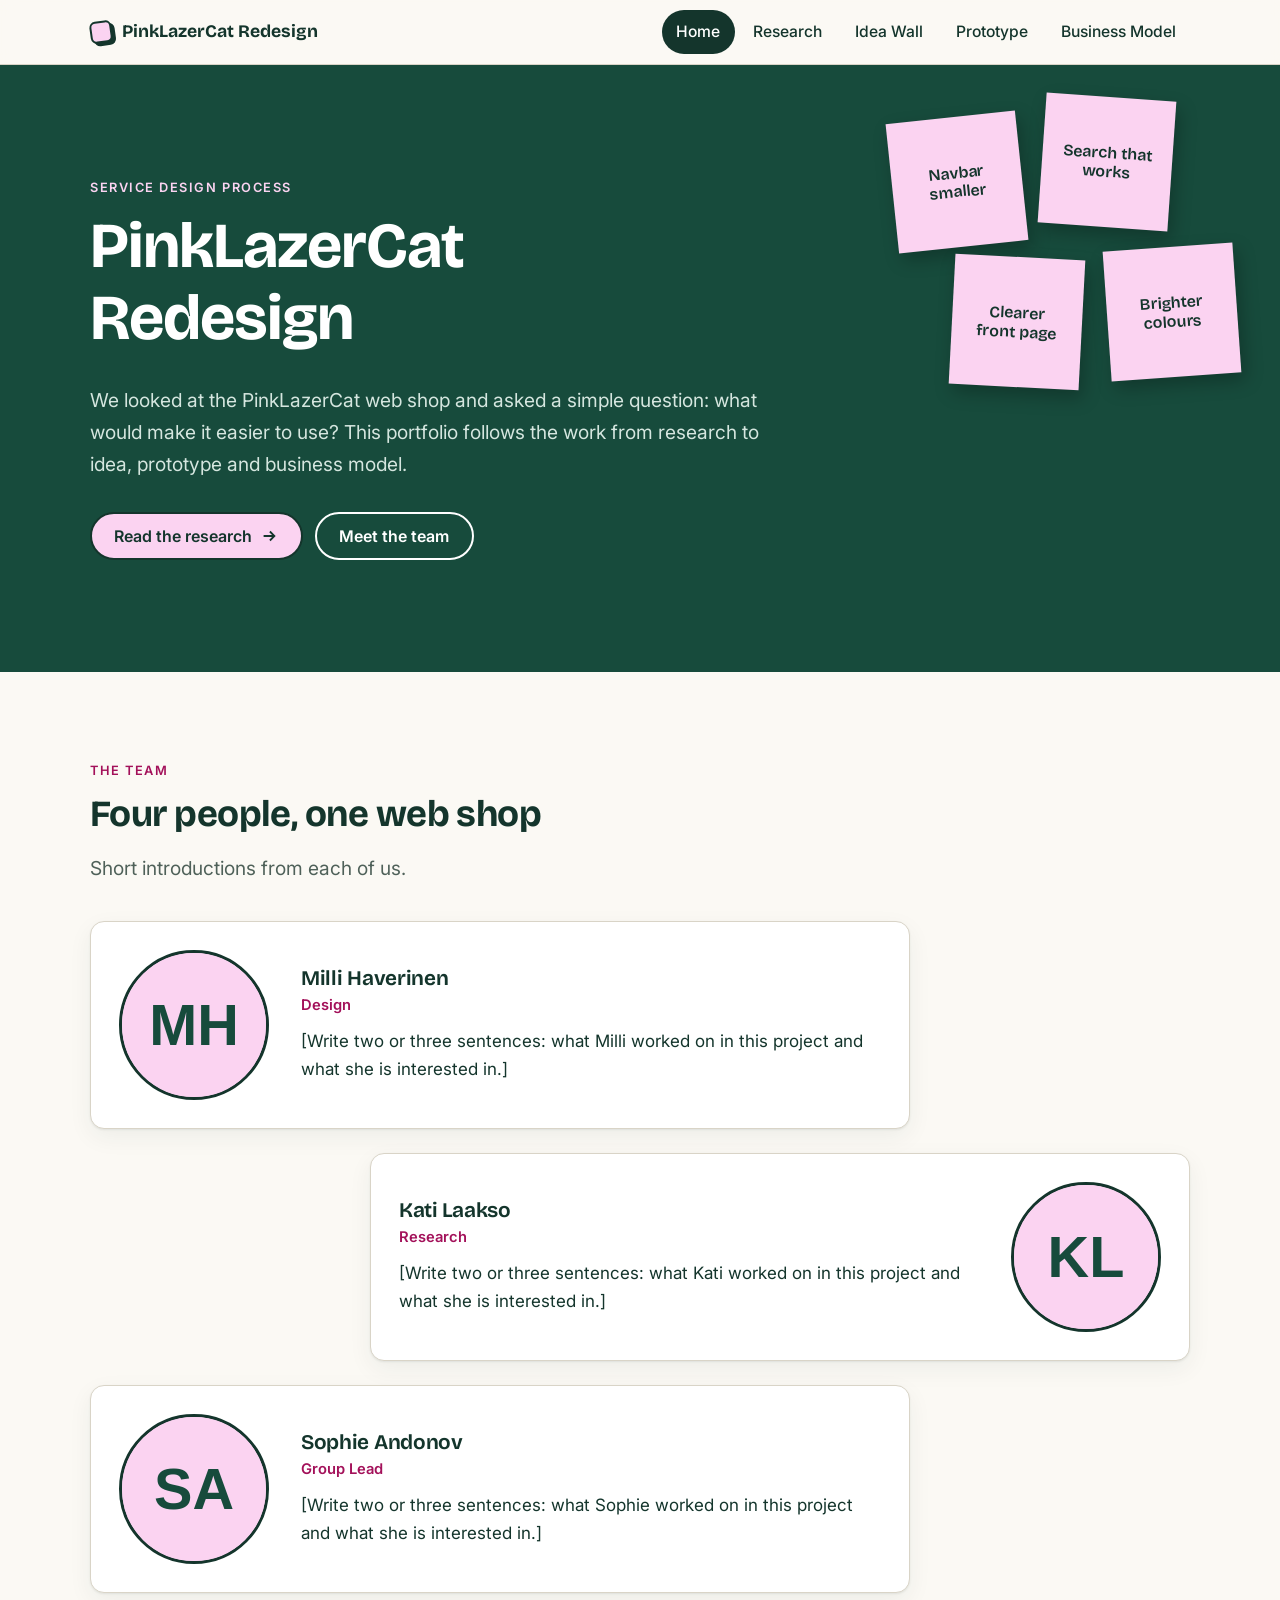
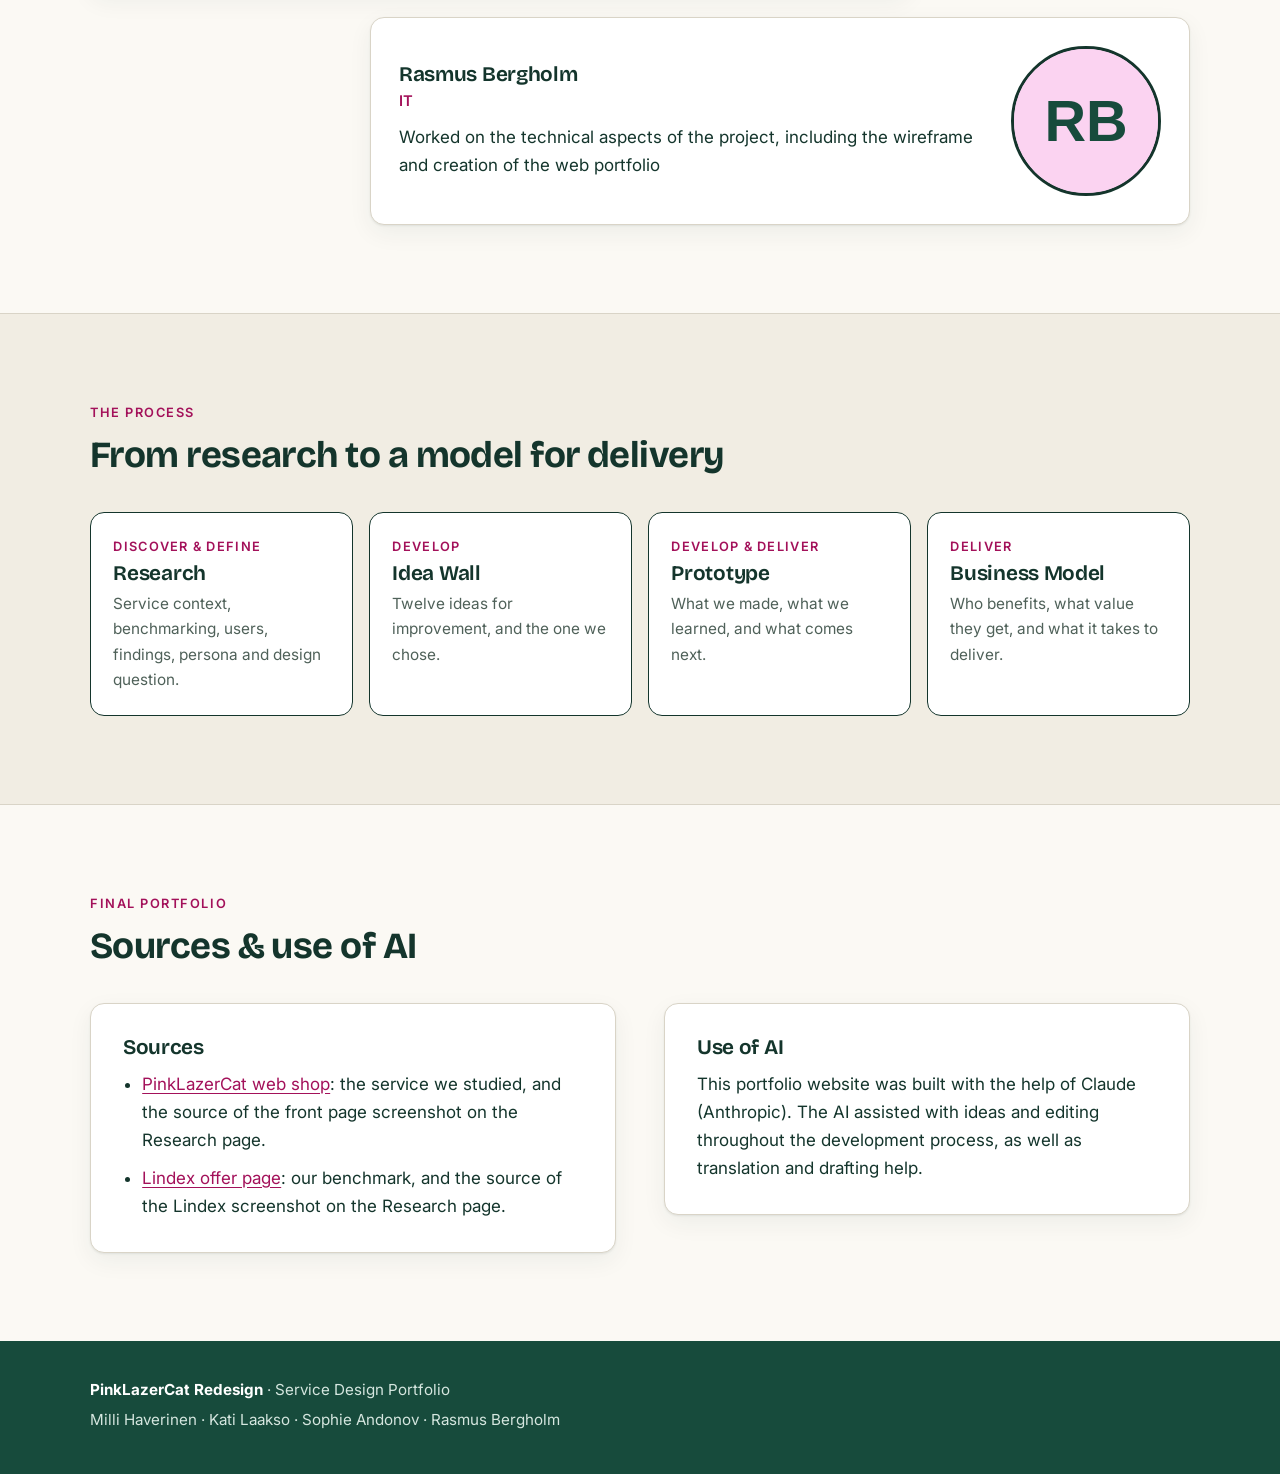
==== commit 0e5b8e43: "Small frontpage additions" ====
--- a/index.html
+++ b/index.html
@@ -72,7 +72,7 @@
             <img class="member-photo" src="images/team/milli-haverinen.svg" width="150" height="150" alt="Placeholder portrait for Milli Haverinen">
             <div class="member-body">
               <h3>Milli Haverinen</h3>
-              <p class="member-role">[Role or focus in the project]</p>
+              <p class="member-role">Design</p>
               <p>[Write two or three sentences: what Milli worked on in this project and what she is interested in.]</p>
             </div>
           </article>
@@ -81,7 +81,7 @@
             <img class="member-photo" src="images/team/kati-laakso.svg" width="150" height="150" alt="Placeholder portrait for Kati Laakso">
             <div class="member-body">
               <h3>Kati Laakso</h3>
-              <p class="member-role">[Role or focus in the project]</p>
+              <p class="member-role">Research</p>
               <p>[Write two or three sentences: what Kati worked on in this project and what she is interested in.]</p>
             </div>
           </article>
@@ -90,7 +90,7 @@
             <img class="member-photo" src="images/team/sophie-andonov.svg" width="150" height="150" alt="Placeholder portrait for Sophie Andonov">
             <div class="member-body">
               <h3>Sophie Andonov</h3>
-              <p class="member-role">[Role or focus in the project]</p>
+              <p class="member-role">Group Lead</p>
               <p>[Write two or three sentences: what Sophie worked on in this project and what she is interested in.]</p>
             </div>
           </article>
@@ -99,8 +99,8 @@
             <img class="member-photo" src="images/team/rasmus-bergholm.svg" width="150" height="150" alt="Placeholder portrait for Rasmus Bergholm">
             <div class="member-body">
               <h3>Rasmus Bergholm</h3>
-              <p class="member-role">[Role or focus in the project]</p>
-              <p>[Write two or three sentences: what Rasmus worked on in this project and what he is interested in.]</p>
+              <p class="member-role">IT</p>
+              <p>Worked on the technical aspects of the project, including the wireframe and creation of the web portfolio</p>
             </div>
           </article>
         </div>
@@ -153,12 +153,10 @@
               <li><a href="https://pinklazercat.com/">PinkLazerCat web shop</a>: the service we studied, and the source of the front page screenshot on the Research page.</li>
               <li><a href="https://www.lindex.com/fi/offer/cmwdfoutu2d1g06qrzkgoc9o4?hl=fi">Lindex offer page</a>: our benchmark, and the source of the Lindex screenshot on the Research page.</li>
             </ul>
-            <p class="note">Add any other sources here.</p>
           </div>
-          <div class="todo reveal">
-            <strong>To add</strong>
+          <div class="card reveal">
             <h3>Use of AI</h3>
-            <p>[Say where and how you used AI. For example: this portfolio website was built with the help of Claude (Anthropic). Add anything else, such as translation or drafting help.]</p>
+            <p>This portfolio website was built with the help of Claude (Anthropic). The AI assisted with ideas and editing throughout the development process, as well as translation and drafting help.</p>
           </div>
         </div>
       </div>
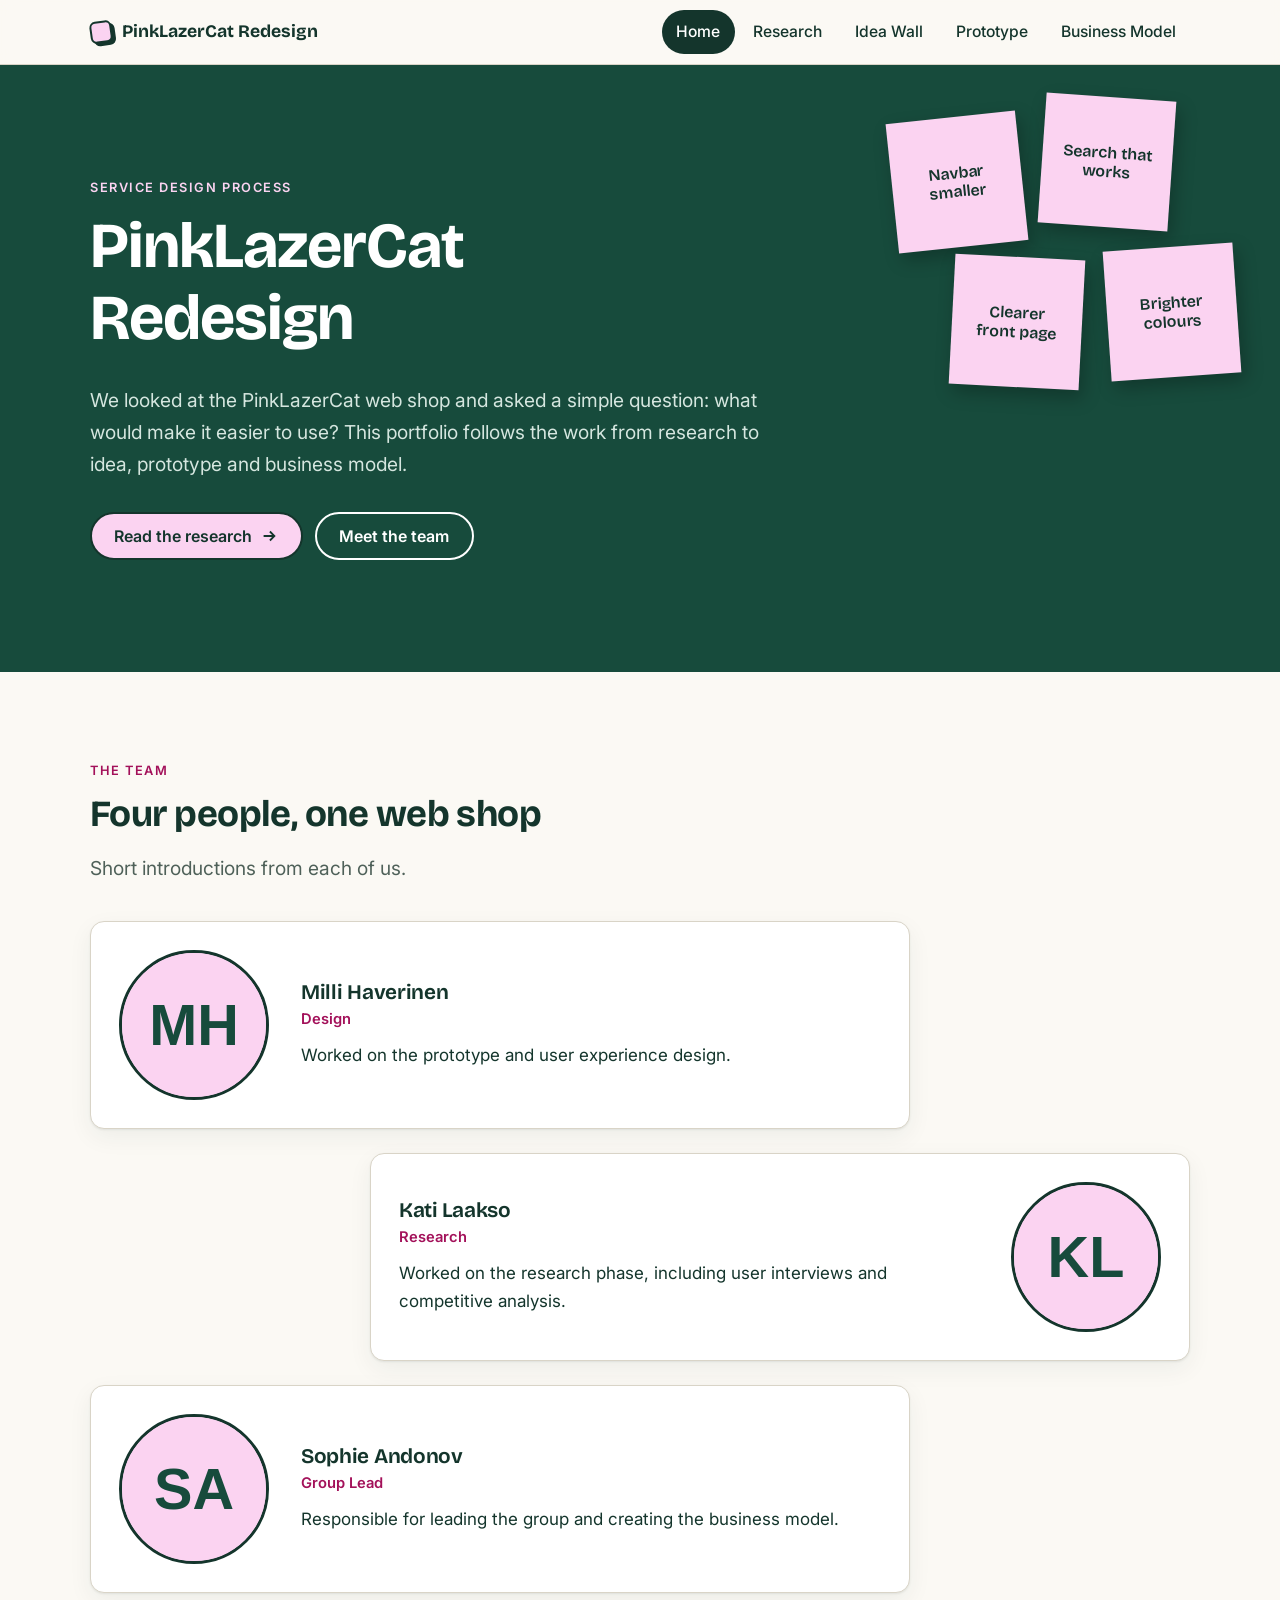
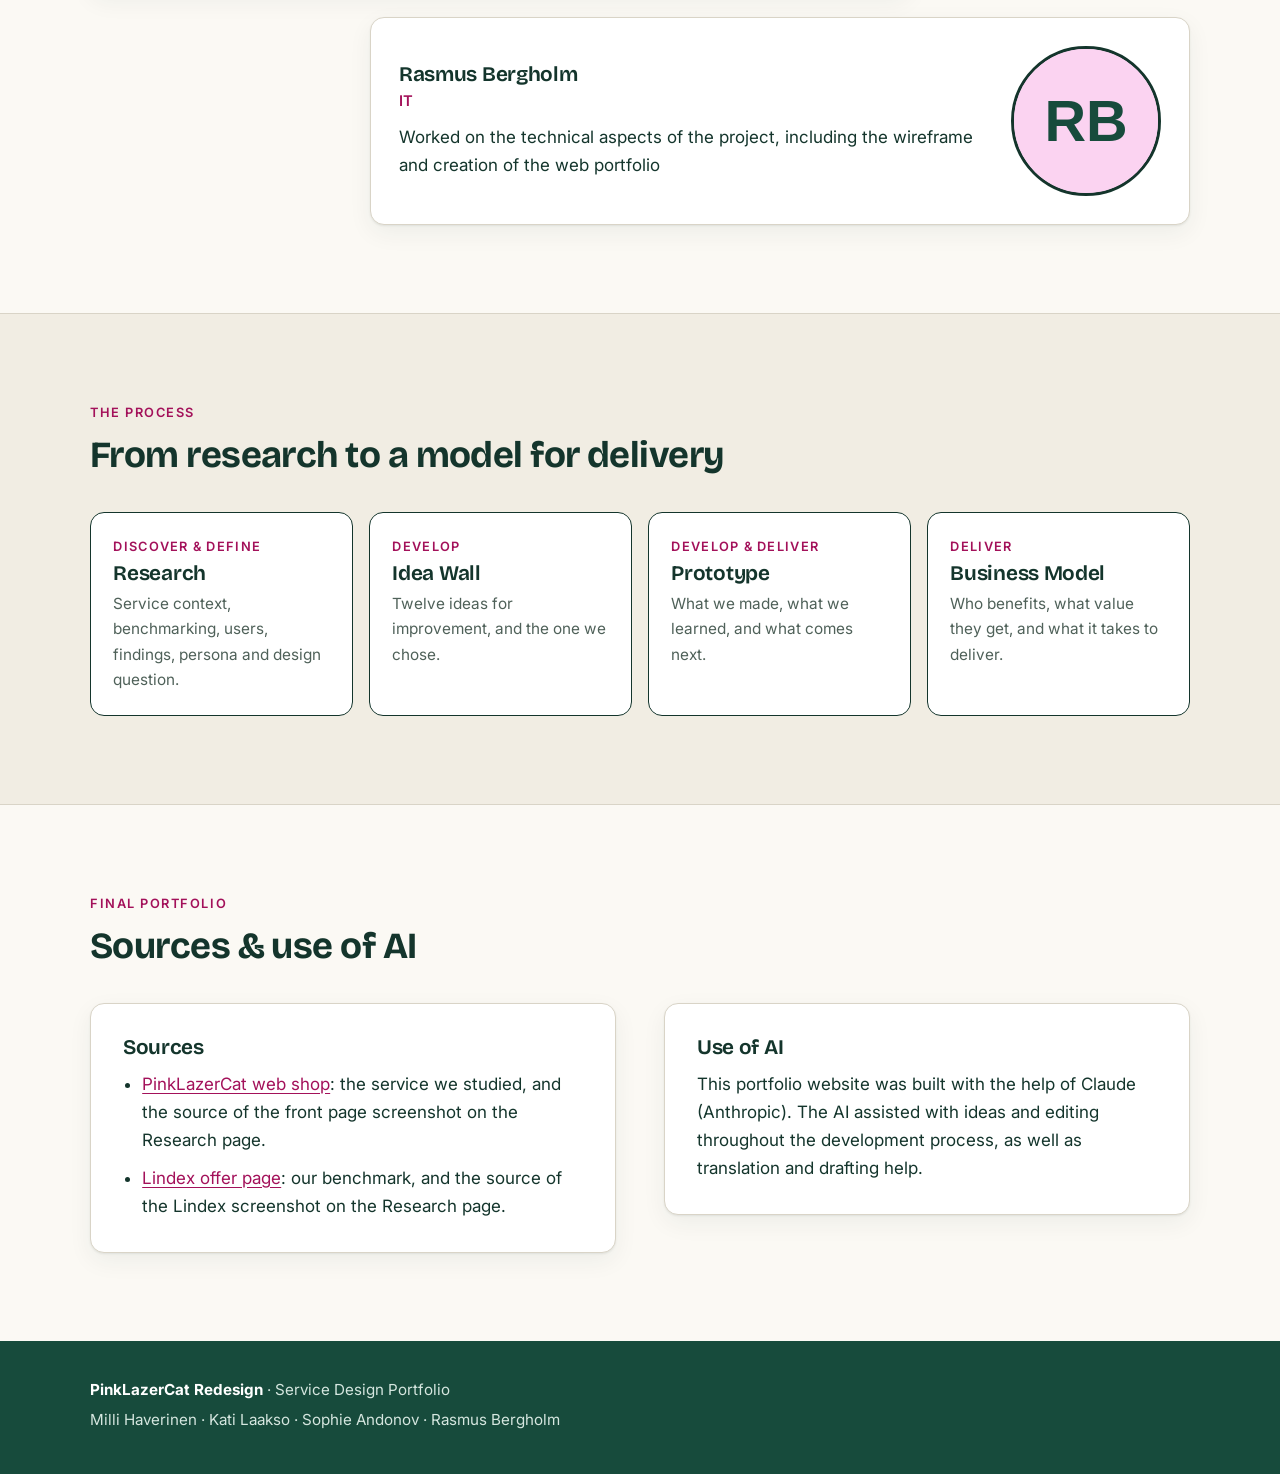
==== commit ad4f043a: "Research page styling finished" ====
--- a/index.html
+++ b/index.html
@@ -73,7 +73,7 @@
             <div class="member-body">
               <h3>Milli Haverinen</h3>
               <p class="member-role">Design</p>
-              <p>[Write two or three sentences: what Milli worked on in this project and what she is interested in.]</p>
+              <p>Worked on the prototype and user experience design.</p>
             </div>
           </article>
 
@@ -82,7 +82,7 @@
             <div class="member-body">
               <h3>Kati Laakso</h3>
               <p class="member-role">Research</p>
-              <p>[Write two or three sentences: what Kati worked on in this project and what she is interested in.]</p>
+              <p>Worked on the research phase, including user interviews and competitive analysis.</p>
             </div>
           </article>
 
@@ -91,7 +91,7 @@
             <div class="member-body">
               <h3>Sophie Andonov</h3>
               <p class="member-role">Group Lead</p>
-              <p>[Write two or three sentences: what Sophie worked on in this project and what she is interested in.]</p>
+              <p>Responsible for leading the group and creating the business model.</p>
             </div>
           </article>
 
--- a/css/style.css
+++ b/css/style.css
@@ -187,6 +187,7 @@
 .orig[open] summary::before { transform: rotate(45deg); }
 .orig summary:hover { color: var(--ink); }
 .orig .fi { margin: .25rem 0 0; font-size: .98rem; color: var(--muted); }
+.orig .fi + .fi { margin-top: .75rem; }
 .alt { margin: .35rem 0 0; font-size: .9rem; color: var(--muted); font-style: italic; }
 .alt::before { content: "In Finnish: "; font-weight: 600; font-style: normal; }
 
@@ -317,11 +318,12 @@
   border: 2px solid var(--ink); border-radius: 4px; transform: rotate(-6deg);
 }
 
-.persona { display: grid; grid-template-columns: minmax(0, 300px) minmax(0, 1fr); gap: 1.5rem; align-items: stretch; }
-@media (max-width: 820px) { .persona { grid-template-columns: minmax(0, 1fr); } }
-.persona dl { margin: 0; display: grid; gap: 1rem; }
-.persona dt { font-family: var(--font-head); font-weight: 650; font-size: 1.05rem; margin-bottom: .15rem; }
+.persona h3 { margin-bottom: 0; }
+.persona dl { margin: 1.25rem 0 0; display: grid; grid-template-columns: repeat(3, minmax(0, 1fr)); gap: 1.5rem 2rem; }
+@media (max-width: 900px) { .persona dl { grid-template-columns: minmax(0, 1fr); } }
+.persona dt { font-family: var(--font-head); font-weight: 650; font-size: 1.05rem; margin-bottom: .35rem; }
 .persona dd { margin: 0; }
+.persona dd .orig { margin: .5rem 0 0; }
 
 .hmw { list-style: none; margin: 0 0 1.5rem; padding: 0; display: grid; grid-template-columns: repeat(auto-fit, minmax(240px, 1fr)); gap: 1rem; counter-reset: q; }
 .hmw li { counter-increment: q; background: var(--paper); border: 1px solid var(--line); border-radius: var(--radius); padding: 1.1rem 1.25rem; }
@@ -330,6 +332,13 @@
 .hmw .gloss { margin: .35rem 0 0; }
 .chosen { border: 2px solid var(--ink); background: var(--pink); border-radius: var(--radius); padding: 1.5rem; }
 .chosen p { margin: 0; }
+.takeaway { margin-top: 2rem; }
+.takeaway .eyebrow { margin: 0 0 .5rem; }
+.takeaway p:not(.eyebrow) { font-size: 1.15rem; line-height: 1.5; }
+.takeaway .orig { margin: 1rem 0 0; }
+.takeaway .orig summary, .takeaway .orig .fi { color: var(--ink); }
+.takeaway .orig .fi { border-left-color: var(--ink); font-size: .98rem; }
+.chosen .eyebrow { margin: 0; }
 .chosen .big { font-family: var(--font-head); font-size: clamp(1.25rem, 2.5vw, 1.6rem); font-weight: 600; line-height: 1.25; margin-top: .4rem; }
 
 /* ---------- Idea wall ---------- */
